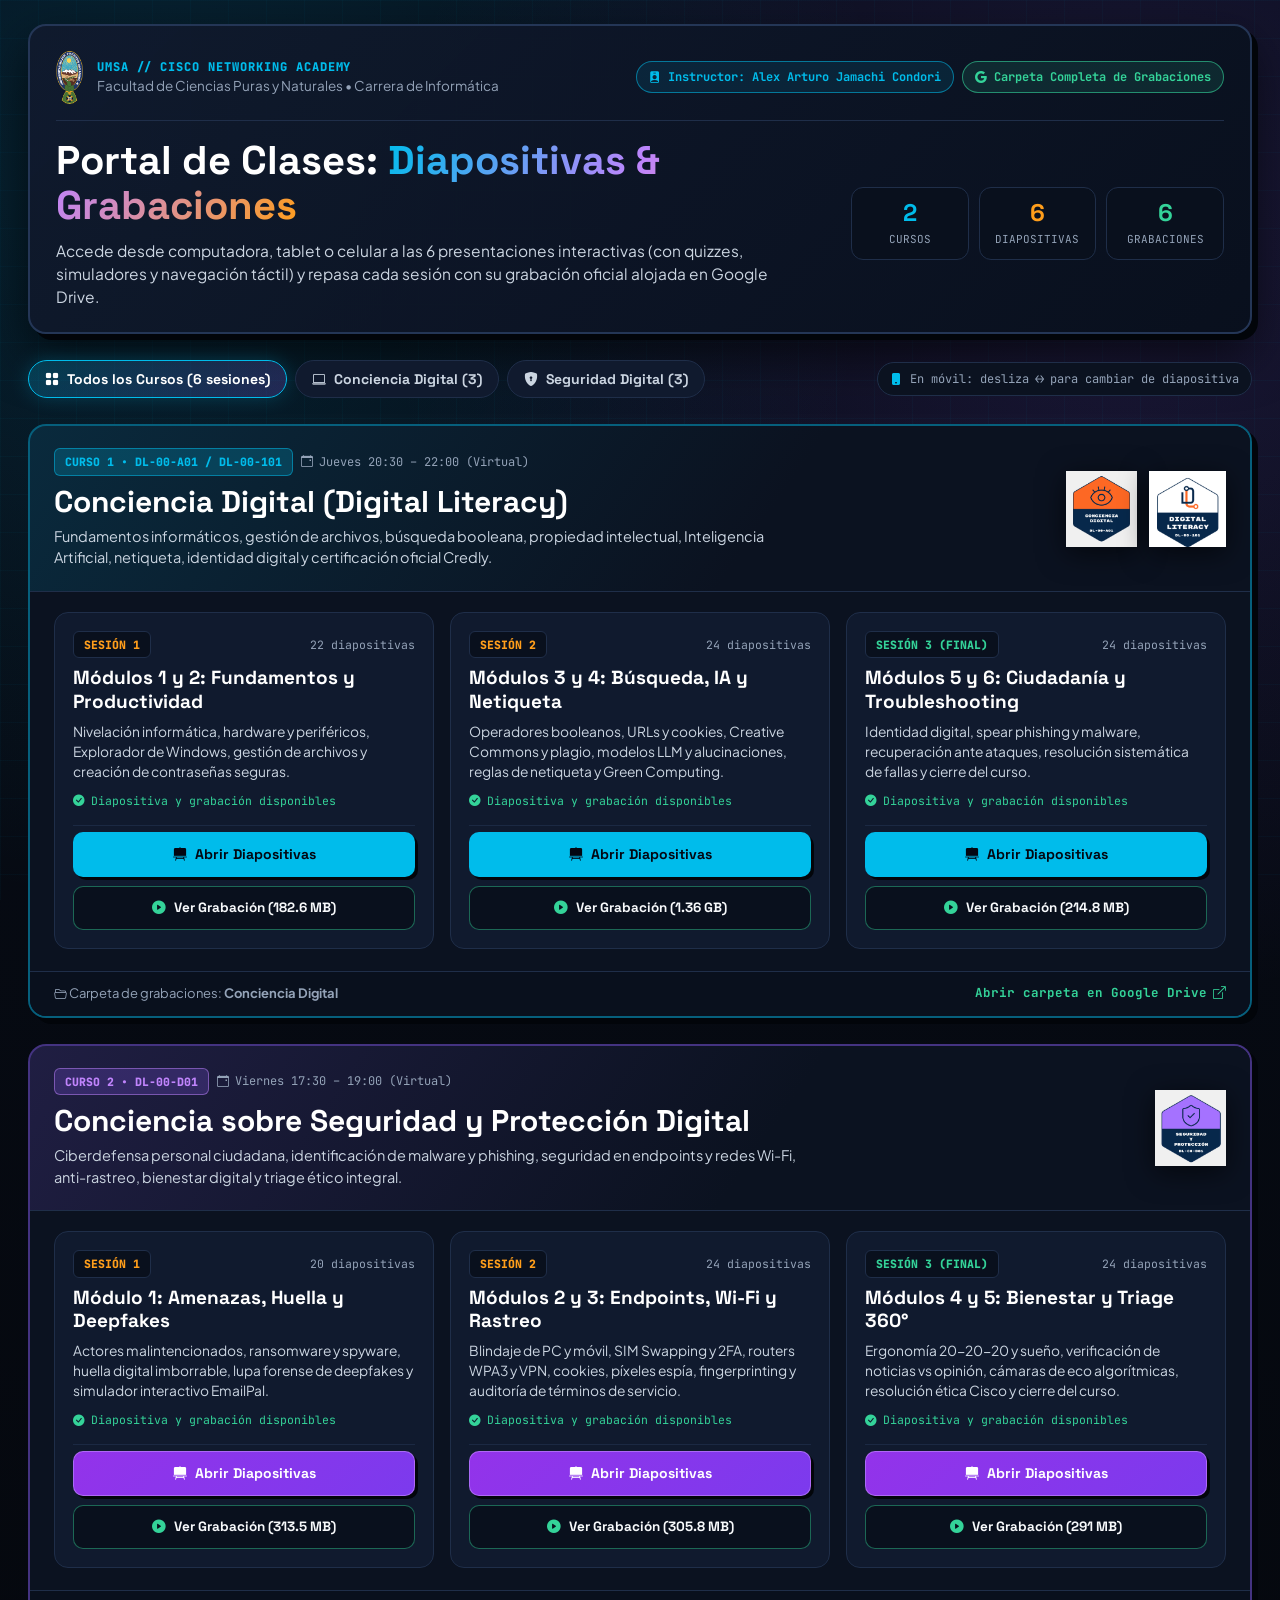
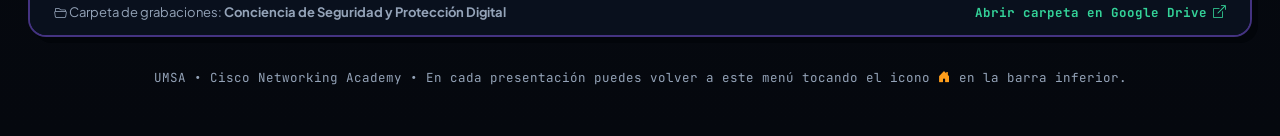
==== index.html @ 5c008c7f "Deploy 6 Cisco course slide decks, responsive mobile view, and main portal with Drive recordings" ====
<!DOCTYPE html>
<html lang="es">
<head>
  <meta charset="UTF-8">
  <meta name="viewport" content="width=device-width, initial-scale=1.0">
  <title>Cursos Cisco NetAcad // UMSA &bull; Diapositivas y Grabaciones</title>
  <meta name="description" content="Portal oficial de presentaciones interactivas y grabaciones de clase para Conciencia Digital y Conciencia sobre Seguridad y Protección Digital — UMSA & Cisco Networking Academy.">

  <link rel="preconnect" href="https://fonts.googleapis.com">
  <link rel="preconnect" href="https://fonts.gstatic.com" crossorigin>
  <link href="https://fonts.googleapis.com/css2?family=JetBrains+Mono:wght@500;700;800&family=Plus+Jakarta+Sans:wght@400;500;600;700;800&family=Space+Grotesk:wght@600;700;800&display=swap" rel="stylesheet">
  <link rel="stylesheet" href="https://cdn.jsdelivr.net/npm/bootstrap-icons@1.11.3/font/bootstrap-icons.min.css">

  <style>
    :root {
      --bg-void: #05080E;
      --bg-surface: #0B1220;
      --bg-card: #101A2E;
      --bg-nested: #09101D;
      --border-color: #1F2E49;
      --cisco-cyan: #00BCEB;
      --cisco-gold: #FF9E1B;
      --pop-mint: #34D399;
      --cyber-purple: #8B5CF6;
      --cyber-purple-neon: #C084FC;
      --text-main: #F8FAFC;
      --text-body: #CBD5E1;
      --text-muted: #94A3B8;
      --font-display: 'Space Grotesk', system-ui, sans-serif;
      --font-body: 'Plus Jakarta Sans', system-ui, sans-serif;
      --font-mono: 'JetBrains Mono', monospace;
    }

    *, *::before, *::after {
      box-sizing: border-box;
      margin: 0;
      padding: 0;
    }

    html {
      scroll-behavior: smooth;
    }

    body {
      min-height: 100vh;
      background:
        radial-gradient(circle at 12% 10%, rgba(0, 188, 235, 0.14), transparent 38%),
        radial-gradient(circle at 88% 15%, rgba(139, 92, 246, 0.15), transparent 40%),
        linear-gradient(180deg, #070C17 0%, #05080E 100%);
      color: var(--text-body);
      font-family: var(--font-body);
      line-height: 1.5;
      overflow-x: hidden;
    }

    body::before {
      content: '';
      position: fixed;
      inset: 0;
      pointer-events: none;
      background-image:
        linear-gradient(rgba(0, 188, 235, 0.035) 1px, transparent 1px),
        linear-gradient(90deg, rgba(0, 188, 235, 0.035) 1px, transparent 1px);
      background-size: 38px 38px;
      z-index: 0;
    }

    .page-shell {
      position: relative;
      z-index: 1;
      max-width: 1260px;
      margin: 0 auto;
      padding: 24px 18px 48px 18px;
      display: flex;
      flex-direction: column;
      gap: 26px;
    }

    /* ================= HERO TOP BAR ================= */
    .hero-card {
      background: linear-gradient(135deg, rgba(16, 26, 46, 0.96), rgba(9, 16, 29, 0.98));
      border: 2px solid #243656;
      border-radius: 18px;
      padding: 24px 26px;
      box-shadow: 6px 6px 0 #02050A, 0 20px 50px rgba(0, 0, 0, 0.65);
      display: flex;
      flex-direction: column;
      gap: 18px;
    }

    .hero-top {
      display: flex;
      align-items: center;
      justify-content: space-between;
      flex-wrap: wrap;
      gap: 14px;
      border-bottom: 1.5px solid var(--border-color);
      padding-bottom: 16px;
    }

    .brand-cluster {
      display: flex;
      align-items: center;
      gap: 14px;
      min-width: 0;
    }

    .umsa-logo {
      height: 54px;
      width: auto;
      object-fit: contain;
      flex-shrink: 0;
    }

    .brand-eyebrow {
      font-family: var(--font-mono);
      font-size: 12px;
      font-weight: 800;
      letter-spacing: 0.08em;
      color: var(--cisco-cyan);
      text-transform: uppercase;
    }

    .brand-sub {
      font-size: 13.5px;
      color: var(--text-muted);
    }

    .hero-pills {
      display: flex;
      flex-wrap: wrap;
      gap: 8px;
      align-items: center;
    }

    .pill {
      display: inline-flex;
      align-items: center;
      gap: 7px;
      padding: 6px 12px;
      border-radius: 9999px;
      font-family: var(--font-mono);
      font-size: 12px;
      font-weight: 700;
      border: 1.5px solid var(--border-color);
      background: var(--bg-nested);
      color: var(--text-main);
      text-decoration: none;
    }

    .pill-cyan {
      border-color: rgba(0, 188, 235, 0.55);
      color: var(--cisco-cyan);
      background: rgba(0, 188, 235, 0.1);
    }

    .pill-gold {
      border-color: rgba(255, 158, 27, 0.55);
      color: var(--cisco-gold);
      background: rgba(255, 158, 27, 0.1);
    }

    .pill-drive {
      border-color: rgba(52, 211, 153, 0.6);
      color: var(--pop-mint);
      background: rgba(52, 211, 153, 0.12);
      transition: transform 0.15s ease, background 0.15s ease;
    }

    .pill-drive:hover {
      background: rgba(52, 211, 153, 0.22);
      transform: translateY(-1px);
    }

    .hero-main {
      display: grid;
      grid-template-columns: 1.35fr 0.65fr;
      gap: 20px;
      align-items: center;
    }

    .hero-title {
      font-family: var(--font-display);
      font-size: clamp(26px, 4vw, 40px);
      font-weight: 800;
      line-height: 1.12;
      color: #FFFFFF;
    }

    .hero-title span {
      background: linear-gradient(120deg, var(--cisco-cyan), var(--cyber-purple-neon), var(--cisco-gold));
      -webkit-background-clip: text;
      -webkit-text-fill-color: transparent;
    }

    .hero-desc {
      margin-top: 10px;
      font-size: 15.5px;
      color: var(--text-body);
      max-width: 68ch;
    }

    .hero-stats {
      display: grid;
      grid-template-columns: repeat(3, 1fr);
      gap: 10px;
    }

    .stat-box {
      background: var(--bg-nested);
      border: 1.5px solid var(--border-color);
      border-radius: 12px;
      padding: 12px 10px;
      text-align: center;
    }

    .stat-num {
      font-family: var(--font-display);
      font-size: 24px;
      font-weight: 800;
      color: var(--cisco-cyan);
      line-height: 1.1;
    }

    .stat-label {
      font-family: var(--font-mono);
      font-size: 11px;
      color: var(--text-muted);
      text-transform: uppercase;
      margin-top: 4px;
    }

    /* ================= FILTER TABS ================= */
    .filter-bar {
      display: flex;
      align-items: center;
      justify-content: space-between;
      flex-wrap: wrap;
      gap: 12px;
    }

    .filter-tabs {
      display: flex;
      flex-wrap: wrap;
      gap: 8px;
    }

    .filter-btn {
      appearance: none;
      border: 1.5px solid var(--border-color);
      background: var(--bg-card);
      color: var(--text-body);
      font-family: var(--font-display);
      font-size: 14px;
      font-weight: 700;
      padding: 9px 16px;
      border-radius: 9999px;
      cursor: pointer;
      display: inline-flex;
      align-items: center;
      gap: 8px;
      transition: all 0.15s ease;
    }

    .filter-btn:hover {
      border-color: var(--cisco-cyan);
      color: #FFFFFF;
    }

    .filter-btn.is-active {
      background: linear-gradient(135deg, rgba(0, 188, 235, 0.22), rgba(139, 92, 246, 0.22));
      border-color: var(--cisco-cyan);
      color: #FFFFFF;
      box-shadow: 0 0 18px rgba(0, 188, 235, 0.22);
    }

    .mobile-hint {
      display: inline-flex;
      align-items: center;
      gap: 8px;
      font-family: var(--font-mono);
      font-size: 12px;
      color: var(--text-muted);
      background: var(--bg-surface);
      border: 1px solid var(--border-color);
      padding: 7px 12px;
      border-radius: 9999px;
    }

    /* ================= COURSE SECTION ================= */
    .course-section {
      background: var(--bg-surface);
      border: 2px solid var(--border-color);
      border-radius: 18px;
      overflow: hidden;
      box-shadow: 6px 6px 0 #02050A;
    }

    .course-section.is-hidden {
      display: none;
    }

    .course-section.course-cyan {
      border-color: rgba(0, 188, 235, 0.45);
    }

    .course-section.course-purple {
      border-color: rgba(139, 92, 246, 0.45);
    }

    .course-banner {
      display: grid;
      grid-template-columns: 1fr auto;
      gap: 20px;
      align-items: center;
      padding: 22px 24px;
      border-bottom: 1.5px solid var(--border-color);
      position: relative;
      overflow: hidden;
    }

    .course-cyan .course-banner {
      background: linear-gradient(125deg, rgba(0, 188, 235, 0.14) 0%, rgba(11, 18, 32, 0.95) 60%);
    }

    .course-purple .course-banner {
      background: linear-gradient(125deg, rgba(139, 92, 246, 0.16) 0%, rgba(11, 18, 32, 0.95) 60%);
    }

    .course-meta-row {
      display: flex;
      flex-wrap: wrap;
      align-items: center;
      gap: 8px;
      margin-bottom: 8px;
    }

    .course-code {
      font-family: var(--font-mono);
      font-size: 11.5px;
      font-weight: 800;
      padding: 4px 10px;
      border-radius: 6px;
      text-transform: uppercase;
    }

    .course-cyan .course-code {
      background: rgba(0, 188, 235, 0.2);
      color: var(--cisco-cyan);
      border: 1px solid rgba(0, 188, 235, 0.5);
    }

    .course-purple .course-code {
      background: rgba(139, 92, 246, 0.22);
      color: var(--cyber-purple-neon);
      border: 1px solid rgba(192, 132, 252, 0.5);
    }

    .course-schedule {
      font-family: var(--font-mono);
      font-size: 12px;
      color: var(--text-muted);
      display: inline-flex;
      align-items: center;
      gap: 6px;
    }

    .course-title {
      font-family: var(--font-display);
      font-size: clamp(22px, 2.8vw, 30px);
      font-weight: 800;
      color: #FFFFFF;
      line-height: 1.2;
    }

    .course-desc {
      margin-top: 6px;
      font-size: 14.5px;
      color: var(--text-body);
      max-width: 68ch;
    }

    .course-badges {
      display: flex;
      align-items: center;
      gap: 12px;
      flex-shrink: 0;
    }

    .course-badges img {
      height: 76px;
      width: auto;
      object-fit: contain;
      filter: drop-shadow(0 6px 14px rgba(0, 0, 0, 0.6));
    }

    /* ================= SESSIONS GRID ================= */
    .sessions-grid {
      display: grid;
      grid-template-columns: repeat(3, 1fr);
      gap: 16px;
      padding: 20px 24px 22px 24px;
    }

    .session-card {
      background: var(--bg-card);
      border: 1.5px solid var(--border-color);
      border-radius: 14px;
      padding: 18px;
      display: flex;
      flex-direction: column;
      justify-content: space-between;
      gap: 14px;
      transition: transform 0.18s ease, border-color 0.18s ease, box-shadow 0.18s ease;
    }

    .course-cyan .session-card:hover {
      transform: translateY(-3px);
      border-color: var(--cisco-cyan);
      box-shadow: 0 10px 28px rgba(0, 188, 235, 0.14);
    }

    .course-purple .session-card:hover {
      transform: translateY(-3px);
      border-color: var(--cyber-purple-neon);
      box-shadow: 0 10px 28px rgba(139, 92, 246, 0.18);
    }

    .session-top {
      display: flex;
      align-items: center;
      justify-content: space-between;
      gap: 8px;
    }

    .session-tag {
      font-family: var(--font-mono);
      font-size: 11.5px;
      font-weight: 800;
      padding: 4px 10px;
      border-radius: 6px;
      background: var(--bg-nested);
      border: 1px solid var(--border-color);
      color: var(--cisco-gold);
      text-transform: uppercase;
    }

    .session-slides-count {
      font-family: var(--font-mono);
      font-size: 11.5px;
      color: var(--text-muted);
    }

    .session-title {
      font-family: var(--font-display);
      font-size: 19px;
      font-weight: 800;
      color: #FFFFFF;
      line-height: 1.25;
      margin-top: 8px;
    }

    .session-topics {
      margin-top: 8px;
      font-size: 13.8px;
      color: var(--text-body);
      line-height: 1.45;
    }

    .session-status {
      display: inline-flex;
      align-items: center;
      gap: 6px;
      font-family: var(--font-mono);
      font-size: 11.5px;
      color: var(--pop-mint);
      margin-top: 10px;
    }

    .session-actions {
      display: flex;
      flex-direction: column;
      gap: 9px;
      padding-top: 6px;
      border-top: 1px solid rgba(31, 46, 73, 0.8);
    }

    .btn {
      display: inline-flex;
      align-items: center;
      justify-content: center;
      gap: 8px;
      padding: 11px 14px;
      border-radius: 10px;
      font-family: var(--font-display);
      font-size: 14px;
      font-weight: 800;
      text-decoration: none;
      cursor: pointer;
      transition: transform 0.14s ease, filter 0.14s ease, background 0.14s ease;
      border: 1.5px solid transparent;
    }

    .btn:active {
      transform: translateY(1px);
    }

    .btn-slides-cyan {
      background: var(--cisco-cyan);
      color: #030712;
      box-shadow: 3px 3px 0 #02050A;
    }

    .btn-slides-cyan:hover {
      filter: brightness(1.1);
      transform: translateY(-1px);
    }

    .btn-slides-purple {
      background: linear-gradient(135deg, #9333EA, #7C3AED);
      color: #FFFFFF;
      border-color: rgba(192, 132, 252, 0.65);
      box-shadow: 3px 3px 0 #02050A;
    }

    .btn-slides-purple:hover {
      filter: brightness(1.12);
      transform: translateY(-1px);
    }

    .btn-video {
      background: var(--bg-nested);
      color: var(--text-main);
      border-color: rgba(52, 211, 153, 0.45);
      font-size: 13.5px;
    }

    .btn-video i {
      color: var(--pop-mint);
    }

    .btn-video:hover {
      background: rgba(52, 211, 153, 0.14);
      border-color: var(--pop-mint);
    }

    .course-footer-bar {
      padding: 12px 24px;
      background: var(--bg-nested);
      border-top: 1px solid var(--border-color);
      display: flex;
      align-items: center;
      justify-content: space-between;
      flex-wrap: wrap;
      gap: 10px;
      font-size: 13px;
      color: var(--text-muted);
    }

    .folder-link {
      color: var(--pop-mint);
      font-family: var(--font-mono);
      font-size: 12.5px;
      font-weight: 700;
      text-decoration: none;
      display: inline-flex;
      align-items: center;
      gap: 6px;
    }

    .folder-link:hover {
      text-decoration: underline;
    }

    .footer-note {
      text-align: center;
      font-family: var(--font-mono);
      font-size: 12.5px;
      color: var(--text-muted);
      padding-top: 6px;
    }

    /* ================= RESPONSIVE MOBILE & TABLET ================= */
    @media (max-width: 980px) {
      .hero-main {
        grid-template-columns: 1fr;
      }

      .sessions-grid {
        grid-template-columns: repeat(2, 1fr);
      }

      .course-banner {
        grid-template-columns: 1fr;
      }
    }

    @media (max-width: 640px) {
      .page-shell {
        padding: 12px 12px 32px 12px;
        gap: 18px;
      }

      .hero-card {
        padding: 16px;
        border-radius: 14px;
      }

      .umsa-logo {
        height: 44px;
      }

      .sessions-grid {
        grid-template-columns: 1fr;
        padding: 14px;
        gap: 12px;
      }

      .course-banner {
        padding: 16px;
      }

      .course-badges img {
        height: 58px;
      }

      .course-footer-bar {
        padding: 12px 16px;
      }

      .mobile-hint {
        width: 100%;
        justify-content: center;
      }
    }
  </style>
</head>
<body>
  <main class="page-shell">
    <!-- HERO -->
    <section class="hero-card">
      <div class="hero-top">
        <div class="brand-cluster">
          <img src="Conciencia%20Digital/assets/umsa-logo.png" alt="Escudo UMSA" class="umsa-logo">
          <div>
            <div class="brand-eyebrow">UMSA // CISCO NETWORKING ACADEMY</div>
            <div class="brand-sub">Facultad de Ciencias Puras y Naturales &bull; Carrera de Informática</div>
          </div>
        </div>
        <div class="hero-pills">
          <span class="pill pill-cyan"><i class="bi bi-person-badge-fill"></i> Instructor: Alex Arturo Jamachi Condori</span>
          <a href="https://drive.google.com/drive/folders/1Vc9eO1_9I9WAX4K-pG5nUKMGZfIpYxFT?usp=sharing" target="_blank" rel="noopener noreferrer" class="pill pill-drive">
            <i class="bi bi-google"></i> Carpeta Completa de Grabaciones
          </a>
        </div>
      </div>

      <div class="hero-main">
        <div>
          <h1 class="hero-title">
            Portal de Clases: <span>Diapositivas &amp; Grabaciones</span>
          </h1>
          <p class="hero-desc">
            Accede desde computadora, tablet o celular a las 6 presentaciones interactivas (con quizzes, simuladores y navegación táctil) y repasa cada sesión con su grabación oficial alojada en Google Drive.
          </p>
        </div>

        <div class="hero-stats">
          <div class="stat-box">
            <div class="stat-num">2</div>
            <div class="stat-label">Cursos</div>
          </div>
          <div class="stat-box">
            <div class="stat-num" style="color:var(--cisco-gold);">6</div>
            <div class="stat-label">Diapositivas</div>
          </div>
          <div class="stat-box">
            <div class="stat-num" style="color:var(--pop-mint);">6</div>
            <div class="stat-label">Grabaciones</div>
          </div>
        </div>
      </div>
    </section>

    <!-- FILTRO DE CURSOS -->
    <div class="filter-bar">
      <div class="filter-tabs" role="tablist" aria-label="Filtrar por curso">
        <button class="filter-btn is-active" data-filter="all">
          <i class="bi bi-grid-fill"></i> Todos los Cursos (6 sesiones)
        </button>
        <button class="filter-btn" data-filter="digital">
          <i class="bi bi-laptop"></i> Conciencia Digital (3)
        </button>
        <button class="filter-btn" data-filter="seguridad">
          <i class="bi bi-shield-lock-fill"></i> Seguridad Digital (3)
        </button>
      </div>

      <div class="mobile-hint">
        <i class="bi bi-phone-fill" style="color:var(--cisco-cyan);"></i>
        <span>En móvil: desliza &harr; para cambiar de diapositiva</span>
      </div>
    </div>

    <!-- CURSO 1: CONCIENCIA DIGITAL -->
    <section class="course-section course-cyan" data-course="digital">
      <div class="course-banner">
        <div>
          <div class="course-meta-row">
            <span class="course-code">Curso 1 &bull; DL-00-A01 / DL-00-101</span>
            <span class="course-schedule"><i class="bi bi-calendar-event"></i> Jueves 20:30 &ndash; 22:00 (Virtual)</span>
          </div>
          <h2 class="course-title">Conciencia Digital (Digital Literacy)</h2>
          <p class="course-desc">
            Fundamentos informáticos, gestión de archivos, búsqueda booleana, propiedad intelectual, Inteligencia Artificial, netiqueta, identidad digital y certificación oficial Credly.
          </p>
        </div>
        <div class="course-badges">
          <img src="Conciencia%20Digital/assets/badge-conciencia-digital.png" alt="Insignia Conciencia Digital">
          <img src="Conciencia%20Digital/assets/badge-digital-literacy.png" alt="Insignia Digital Literacy">
        </div>
      </div>

      <div class="sessions-grid">
        <!-- CD Sesión 1 -->
        <article class="session-card">
          <div>
            <div class="session-top">
              <span class="session-tag">Sesión 1</span>
              <span class="session-slides-count">22 diapositivas</span>
            </div>
            <h3 class="session-title">Módulos 1 y 2: Fundamentos y Productividad</h3>
            <p class="session-topics">
              Nivelación informática, hardware y periféricos, Explorador de Windows, gestión de archivos y creación de contraseñas seguras.
            </p>
            <div class="session-status">
              <i class="bi bi-check-circle-fill"></i> Diapositiva y grabación disponibles
            </div>
          </div>
          <div class="session-actions">
            <a href="Conciencia%20Digital/sesion1.html" class="btn btn-slides-cyan">
              <i class="bi bi-easel2-fill"></i> Abrir Diapositivas
            </a>
            <a href="https://drive.google.com/file/d/11_GtFuuFaKt-UZnoA4H3AlGRg-7Vk8Dr/view" target="_blank" rel="noopener noreferrer" class="btn btn-video">
              <i class="bi bi-play-circle-fill"></i> Ver Grabación (182.6 MB)
            </a>
          </div>
        </article>

        <!-- CD Sesión 2 -->
        <article class="session-card">
          <div>
            <div class="session-top">
              <span class="session-tag">Sesión 2</span>
              <span class="session-slides-count">24 diapositivas</span>
            </div>
            <h3 class="session-title">Módulos 3 y 4: Búsqueda, IA y Netiqueta</h3>
            <p class="session-topics">
              Operadores booleanos, URLs y cookies, Creative Commons y plagio, modelos LLM y alucinaciones, reglas de netiqueta y Green Computing.
            </p>
            <div class="session-status">
              <i class="bi bi-check-circle-fill"></i> Diapositiva y grabación disponibles
            </div>
          </div>
          <div class="session-actions">
            <a href="Conciencia%20Digital/sesion2.html" class="btn btn-slides-cyan">
              <i class="bi bi-easel2-fill"></i> Abrir Diapositivas
            </a>
            <a href="https://drive.google.com/file/d/106lhhpxI2_vtCIsQSIQw5Klbd6u6OKyi/view" target="_blank" rel="noopener noreferrer" class="btn btn-video">
              <i class="bi bi-play-circle-fill"></i> Ver Grabación (1.36 GB)
            </a>
          </div>
        </article>

        <!-- CD Sesión 3 -->
        <article class="session-card">
          <div>
            <div class="session-top">
              <span class="session-tag" style="color:var(--pop-mint);">Sesión 3 (Final)</span>
              <span class="session-slides-count">24 diapositivas</span>
            </div>
            <h3 class="session-title">Módulos 5 y 6: Ciudadanía y Troubleshooting</h3>
            <p class="session-topics">
              Identidad digital, spear phishing y malware, recuperación ante ataques, resolución sistemática de fallas y cierre del curso.
            </p>
            <div class="session-status">
              <i class="bi bi-check-circle-fill"></i> Diapositiva y grabación disponibles
            </div>
          </div>
          <div class="session-actions">
            <a href="Conciencia%20Digital/sesion3.html" class="btn btn-slides-cyan">
              <i class="bi bi-easel2-fill"></i> Abrir Diapositivas
            </a>
            <a href="https://drive.google.com/file/d/1OTI2rBpvxqFgdrzlaI7i3U-cuHSS8M8m/view" target="_blank" rel="noopener noreferrer" class="btn btn-video">
              <i class="bi bi-play-circle-fill"></i> Ver Grabación (214.8 MB)
            </a>
          </div>
        </article>
      </div>

      <div class="course-footer-bar">
        <span><i class="bi bi-folder2-open"></i> Carpeta de grabaciones: <strong>Conciencia Digital</strong></span>
        <a href="https://drive.google.com/drive/folders/155IfEFhl6nG8emwCeIqJ34cMvl583lIe" target="_blank" rel="noopener noreferrer" class="folder-link">
          Abrir carpeta en Google Drive <i class="bi bi-box-arrow-up-right"></i>
        </a>
      </div>
    </section>

    <!-- CURSO 2: CONCIENCIA SOBRE SEGURIDAD Y PROTECCIÓN DIGITAL -->
    <section class="course-section course-purple" data-course="seguridad">
      <div class="course-banner">
        <div>
          <div class="course-meta-row">
            <span class="course-code">Curso 2 &bull; DL-00-D01</span>
            <span class="course-schedule"><i class="bi bi-calendar-event"></i> Viernes 17:30 &ndash; 19:00 (Virtual)</span>
          </div>
          <h2 class="course-title">Conciencia sobre Seguridad y Protección Digital</h2>
          <p class="course-desc">
            Ciberdefensa personal ciudadana, identificación de malware y phishing, seguridad en endpoints y redes Wi-Fi, anti-rastreo, bienestar digital y triage ético integral.
          </p>
        </div>
        <div class="course-badges">
          <img src="Conciencia%20de%20Seguridad%20y%20Protecci%C3%B3n%20Digital/assets/badge-seguridad-proteccion.png" alt="Insignia Seguridad y Protección Digital">
        </div>
      </div>

      <div class="sessions-grid">
        <!-- Seg Sesión 1 -->
        <article class="session-card">
          <div>
            <div class="session-top">
              <span class="session-tag">Sesión 1</span>
              <span class="session-slides-count">20 diapositivas</span>
            </div>
            <h3 class="session-title">Módulo 1: Amenazas, Huella y Deepfakes</h3>
            <p class="session-topics">
              Actores malintencionados, ransomware y spyware, huella digital imborrable, lupa forense de deepfakes y simulador interactivo EmailPal.
            </p>
            <div class="session-status">
              <i class="bi bi-check-circle-fill"></i> Diapositiva y grabación disponibles
            </div>
          </div>
          <div class="session-actions">
            <a href="Conciencia%20de%20Seguridad%20y%20Protecci%C3%B3n%20Digital/sesion1.html" class="btn btn-slides-purple">
              <i class="bi bi-easel2-fill"></i> Abrir Diapositivas
            </a>
            <a href="https://drive.google.com/file/d/1tI1rC_uR9uOSiMeafDOa3H3ZJv4g9dqA/view" target="_blank" rel="noopener noreferrer" class="btn btn-video">
              <i class="bi bi-play-circle-fill"></i> Ver Grabación (313.5 MB)
            </a>
          </div>
        </article>

        <!-- Seg Sesión 2 -->
        <article class="session-card">
          <div>
            <div class="session-top">
              <span class="session-tag">Sesión 2</span>
              <span class="session-slides-count">24 diapositivas</span>
            </div>
            <h3 class="session-title">Módulos 2 y 3: Endpoints, Wi-Fi y Rastreo</h3>
            <p class="session-topics">
              Blindaje de PC y móvil, SIM Swapping y 2FA, routers WPA3 y VPN, cookies, píxeles espía, fingerprinting y auditoría de términos de servicio.
            </p>
            <div class="session-status">
              <i class="bi bi-check-circle-fill"></i> Diapositiva y grabación disponibles
            </div>
          </div>
          <div class="session-actions">
            <a href="Conciencia%20de%20Seguridad%20y%20Protecci%C3%B3n%20Digital/sesion2.html" class="btn btn-slides-purple">
              <i class="bi bi-easel2-fill"></i> Abrir Diapositivas
            </a>
            <a href="https://drive.google.com/file/d/1ELjPyht5llFwRx0l1HE3Iwdyk66EtrXw/view" target="_blank" rel="noopener noreferrer" class="btn btn-video">
              <i class="bi bi-play-circle-fill"></i> Ver Grabación (305.8 MB)
            </a>
          </div>
        </article>

        <!-- Seg Sesión 3 -->
        <article class="session-card">
          <div>
            <div class="session-top">
              <span class="session-tag" style="color:var(--pop-mint);">Sesión 3 (Final)</span>
              <span class="session-slides-count">24 diapositivas</span>
            </div>
            <h3 class="session-title">Módulos 4 y 5: Bienestar y Triage 360&deg;</h3>
            <p class="session-topics">
              Ergonomía 20-20-20 y sueño, verificación de noticias vs opinión, cámaras de eco algorítmicas, resolución ética Cisco y cierre del curso.
            </p>
            <div class="session-status">
              <i class="bi bi-check-circle-fill"></i> Diapositiva y grabación disponibles
            </div>
          </div>
          <div class="session-actions">
            <a href="Conciencia%20de%20Seguridad%20y%20Protecci%C3%B3n%20Digital/sesion3.html" class="btn btn-slides-purple">
              <i class="bi bi-easel2-fill"></i> Abrir Diapositivas
            </a>
            <a href="https://drive.google.com/file/d/1b-pJ-N3v85dbzojluEG4f3e2ugaIrhzh/view" target="_blank" rel="noopener noreferrer" class="btn btn-video">
              <i class="bi bi-play-circle-fill"></i> Ver Grabación (291 MB)
            </a>
          </div>
        </article>
      </div>

      <div class="course-footer-bar">
        <span><i class="bi bi-folder2-open"></i> Carpeta de grabaciones: <strong>Conciencia de Seguridad y Protección Digital</strong></span>
        <a href="https://drive.google.com/drive/folders/18fz0Ler8BzEyAb-QT_uUIE7JmUQjuZke" target="_blank" rel="noopener noreferrer" class="folder-link">
          Abrir carpeta en Google Drive <i class="bi bi-box-arrow-up-right"></i>
        </a>
      </div>
    </section>

    <p class="footer-note">
      UMSA &bull; Cisco Networking Academy &bull; En cada presentación puedes volver a este menú tocando el icono <i class="bi bi-house-door-fill" style="color:var(--cisco-gold);"></i> en la barra inferior.
    </p>
  </main>

  <script>
    (function () {
      const buttons = document.querySelectorAll('.filter-btn');
      const sections = document.querySelectorAll('.course-section');
      buttons.forEach((btn) => {
        btn.addEventListener('click', () => {
          const target = btn.getAttribute('data-filter');
          buttons.forEach((b) => b.classList.toggle('is-active', b === btn));
          sections.forEach((sec) => {
            const match = target === 'all' || sec.getAttribute('data-course') === target;
            sec.classList.toggle('is-hidden', !match);
          });
        });
      });
    })();
  </script>
</body>
</html>
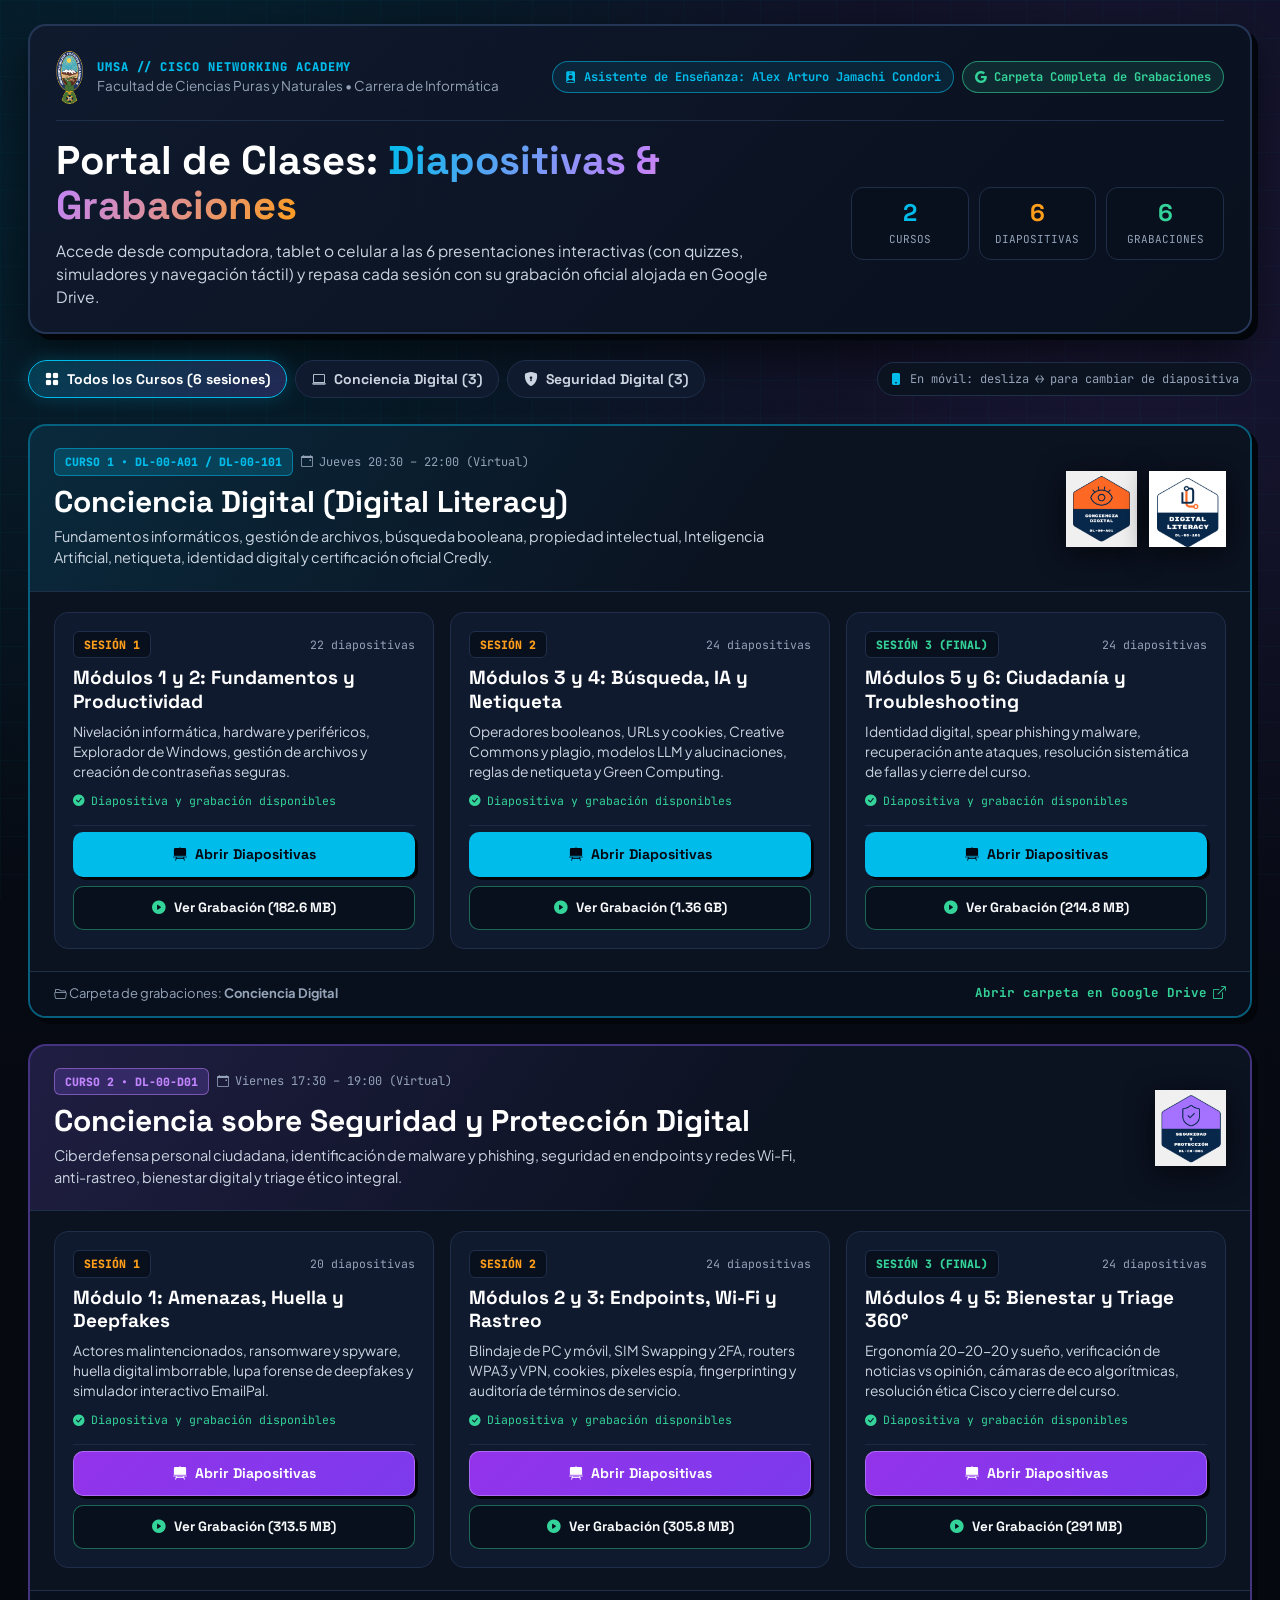
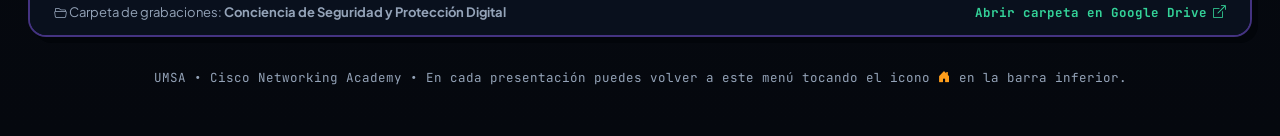
==== commit cd258805: "Update label to Asistente de Enseñanza in index.html" ====
--- a/index.html
+++ b/index.html
@@ -648,7 +648,7 @@
           </div>
         </div>
         <div class="hero-pills">
-          <span class="pill pill-cyan"><i class="bi bi-person-badge-fill"></i> Instructor: Alex Arturo Jamachi Condori</span>
+          <span class="pill pill-cyan"><i class="bi bi-person-badge-fill"></i> Asistente de Enseñanza: Alex Arturo Jamachi Condori</span>
           <a href="https://drive.google.com/drive/folders/1Vc9eO1_9I9WAX4K-pG5nUKMGZfIpYxFT?usp=sharing" target="_blank" rel="noopener noreferrer" class="pill pill-drive">
             <i class="bi bi-google"></i> Carpeta Completa de Grabaciones
           </a>
